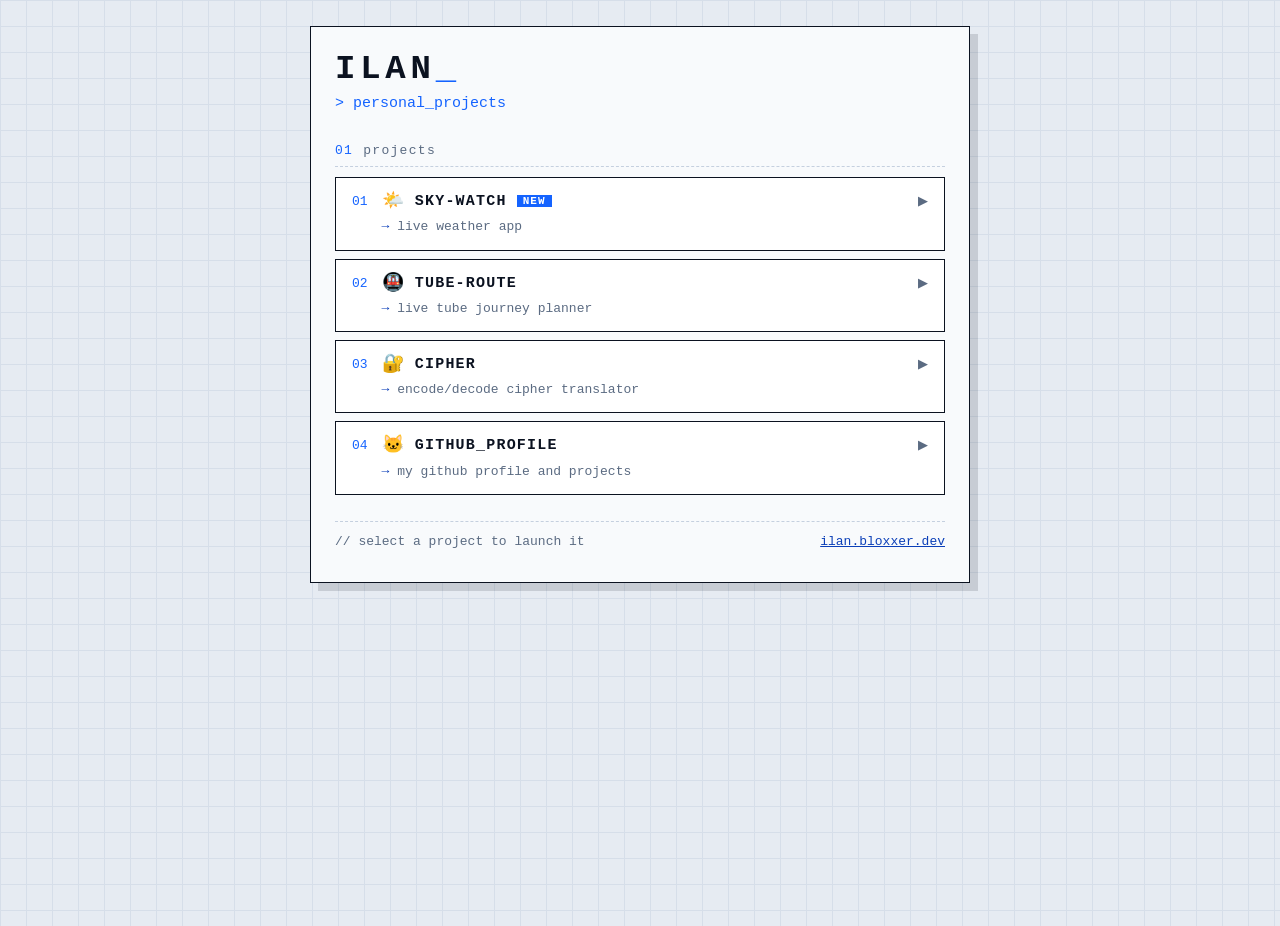
==== index.html @ 72453ea2 "Initial commit" ====
<!DOCTYPE html>
<html lang="en">
<head>
<!-- Google tag (gtag.js) -->
<script async src="https://www.googletagmanager.com/gtag/js?id=G-B11HJYVGYN"></script>
<script src="gtag.js"></script>
<meta charset="UTF-8">
<meta name="viewport" content="width=device-width, initial-scale=1.0">
<meta name="description" content="Ilan.Bloxxer.Dev: Ilan is the best!">
<title>Ilan.Bloxxer.Dev</title>
<link rel="stylesheet" href="styles.css">
</head>
<body>

<main class="window">
  <h1>Ilan<span class="cursor">_</span></h1>
  <p class="tag">&gt; personal_projects</p>

  <h2><i>01</i>projects</h2>
  <nav class="projects">
    <a class="project" href="/sky-watch/index.html" title="Live weather and sky conditions">
      <span class="p-num">01</span>
      <span class="p-name"><span class="p-icon">🌤️</span>sky-watch<span class="badge">NEW</span></span>
      <span class="p-go">▶</span>
      <span class="p-desc">live weather app</span>
    </a>
    <a class="project" href="/tube-route/index.html" title="Plan any London tube journey live">
      <span class="p-num">02</span>
      <span class="p-name"><span class="p-icon">🚇</span>tube-route</span>
      <span class="p-go">▶</span>
      <span class="p-desc">live tube journey planner</span>
    </a>
    <a class="project" href="/cipher/index.html" title="Encode and decode messages with classic ciphers">
      <span class="p-num">03</span>
      <span class="p-name"><span class="p-icon">🔐</span>cipher</span>
      <span class="p-go">▶</span>
      <span class="p-desc">encode/decode cipher translator</span>
    </a>
    <a class="project" href="/github/index.html" title="View my GitHub profile">
      <span class="p-num">04</span>
      <span class="p-name"><span class="p-icon">🐱</span>github_profile</span>
      <span class="p-go">▶</span>
      <span class="p-desc">my github profile and projects</span>
    </a>
  </nav>

  <div class="foot">
    <span>// select a project to launch it</span>
    <a href="https://ilan.bloxxer.dev">ilan.bloxxer.dev</a>
  </div>
</main>

</body>
</html>
---- styles.css ----
/* ilan.bloxxer.dev — cool-blue light terminal style (styles + animation merged) */
:root{
  --ink:#0b1220;--t:#1463ff;--td:#0b3fb8;--dim:#5b6b82;--line:#c5d0df;
  --panel:#f8fafc;--page:#e6ebf2;--grid:#d6dee9;--hover:#e8f0ff;
  --mono:ui-monospace,"JetBrains Mono","Cascadia Code",Consolas,Menlo,monospace;
}
*,*::before,*::after{box-sizing:border-box;margin:0;padding:0;border-radius:0}

body{
  font:15px/1.55 var(--mono);
  color:var(--ink);
  background-color:var(--page);
  background-image:
    linear-gradient(var(--grid) 1px,transparent 1px),
    linear-gradient(90deg,var(--grid) 1px,transparent 1px);
  background-size:26px 26px;
  min-height:100vh;
}

.window{
  max-width:660px;
  margin:26px auto;
  background:var(--panel);
  border:1px solid var(--ink);
  box-shadow:8px 8px 0 rgba(11,18,32,.14);
  padding:22px 24px 30px;
}

h1{font-size:34px;font-weight:700;text-transform:uppercase;letter-spacing:.14em;line-height:1.2;margin:0}
.cursor{color:var(--t);animation:blink 1s steps(1) infinite}
@keyframes blink{50%{opacity:0}}
.tag{color:var(--t);margin:2px 0 8px}

h2{
  font-size:13px;font-weight:400;color:var(--dim);letter-spacing:.1em;
  margin:26px 0 10px;padding-bottom:5px;border-bottom:1px dashed var(--line);
}
h2 i{font-style:normal;color:var(--t);margin-right:10px}

.projects{display:grid;gap:8px}
.project{
  display:grid;grid-template-columns:auto 1fr auto;align-items:baseline;gap:4px 14px;
  background:#fff;border:1px solid var(--ink);color:var(--ink);
  padding:12px 16px;text-decoration:none;
}
.project:hover,.project:focus-visible{border-color:var(--t);background:var(--hover);color:var(--td);outline:none}
.p-num{color:var(--t);font-size:13px}
.p-name{font-weight:700;letter-spacing:.08em;text-transform:uppercase}
.p-icon{margin-right:10px;font-size:18px;line-height:1;vertical-align:-1px}
.p-go{color:var(--dim);font-size:13px}
.project:hover .p-go{color:var(--td)}
.p-desc{grid-column:2/4;font-size:13px;color:var(--dim)}
.p-desc::before{content:'→ ';color:var(--td)}
.badge{
  font-size:11px;letter-spacing:.1em;color:#fff;background:var(--t);
  padding:0 6px;margin-left:10px;vertical-align:1px;
}

.foot{margin-top:26px;padding-top:10px;border-top:1px dashed var(--line);font-size:13px;color:var(--dim);display:flex;justify-content:space-between;gap:10px;flex-wrap:wrap}
.foot a{color:var(--td);text-decoration:underline}

@media(max-width:700px){
  .window{margin:0;box-shadow:none;border-width:0 0 1px;padding:18px 14px 26px}
  h1{font-size:28px}
}
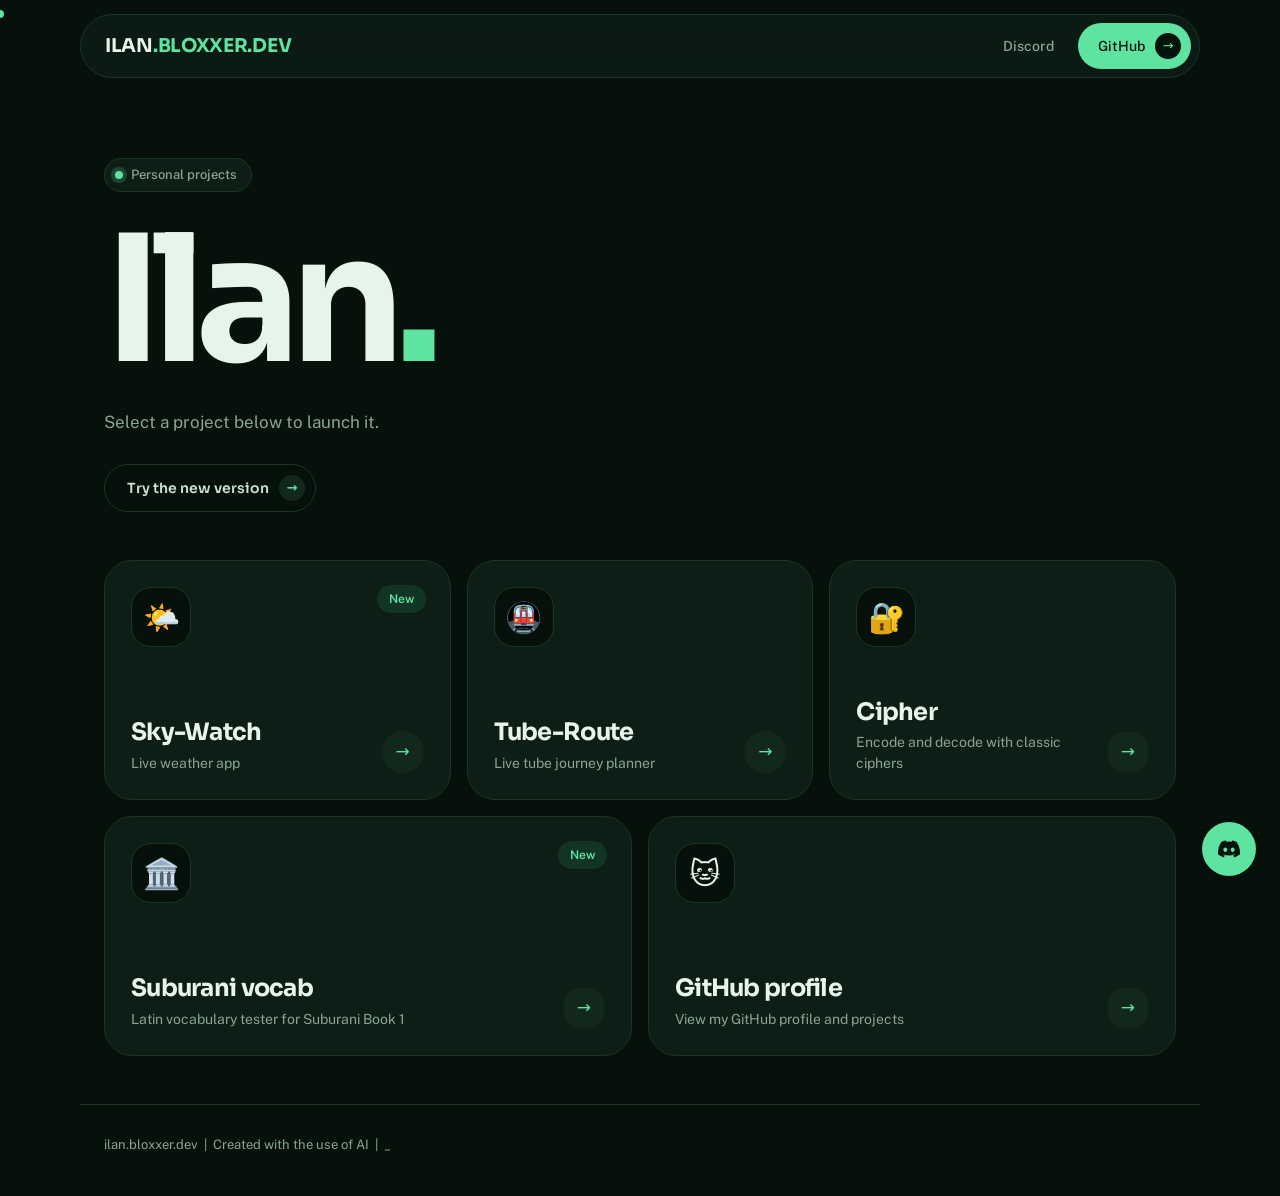
==== commit 918950c4: "add homepage and vocab" ====
--- a/index.html
+++ b/index.html
@@ -1,54 +1,194 @@
 <!DOCTYPE html>
 <html lang="en">
 <head>
-<!-- Google tag (gtag.js) -->
-<script async src="https://www.googletagmanager.com/gtag/js?id=G-B11HJYVGYN"></script>
-<script src="gtag.js"></script>
+  <!-- Google tag (gtag.js) -->
+  <script async src="https://www.googletagmanager.com/gtag/js?id=G-B11HJYVGYN"></script>
+  <script src="gtag.js"></script>
 <meta charset="UTF-8">
 <meta name="viewport" content="width=device-width, initial-scale=1.0">
 <meta name="description" content="Ilan.Bloxxer.Dev: Ilan is the best!">
 <title>Ilan.Bloxxer.Dev</title>
-<link rel="stylesheet" href="styles.css">
+<link rel="stylesheet" href="https://fonts.googleapis.com/css2?family=Sora:wght@400;600;700&family=Public+Sans:wght@400;500;600&display=swap">
+<style>
+*,*::before,*::after{box-sizing:border-box;margin:0;padding:0}
+:root{
+  --bg:#06110c;--card:#0d1e16;--card2:#12281d;--ink:#e7f4ea;--ink2:#c9e3d3;--mut:#8aa596;--line:#1c3528;
+  --blue:#5ee3a1;--blue-soft:#123425;--onacc:#04130b;--accHi:#8ff0c0;
+  --disp:'Sora','Public Sans',system-ui,sans-serif;--body:'Public Sans',system-ui,sans-serif;--r:28px;
+}
+html{background:var(--bg)}
+body{font-family:var(--body);background:var(--bg);color:var(--ink);min-height:100vh;font-size:15px;line-height:1.5;-webkit-font-smoothing:antialiased}
+a{color:inherit;text-decoration:none}
+:focus-visible{outline:2px solid var(--blue);outline-offset:3px}
+@media(hover:hover) and (pointer:fine){*{cursor:none!important}}
+
+/* cursor */
+#cursor-outer{position:fixed;pointer-events:none;z-index:99999;width:8px;height:8px;border-radius:50%;background:var(--blue);transform:translate(-50%,-50%);transition:width .2s,height .2s,background .15s}
+body.cg #cursor-outer{background:var(--onacc)}
+body.cd #cursor-outer{width:5px;height:5px}
+.ripple{position:fixed;pointer-events:none;z-index:99998;width:14px;height:14px;border:1.5px solid var(--blue);border-radius:50%;margin:-7px 0 0 -7px;animation:rip .75s ease-out forwards}
+@keyframes rip{from{transform:scale(1);opacity:.9}to{transform:scale(6);opacity:0}}
+@media(hover:none){#cursor-outer{display:none}}
+
+/* nav */
+nav{position:sticky;top:14px;z-index:100;max-width:1120px;margin:14px auto 0;padding:8px 8px 8px 24px;display:flex;align-items:center;justify-content:space-between;background:rgba(13,30,22,.82);backdrop-filter:blur(14px);border:1px solid var(--line);border-radius:999px;width:calc(100% - 32px)}
+.logo{font-family:var(--disp);font-weight:700;font-size:19px;letter-spacing:-.3px}
+.logo span{color:var(--blue)}
+.nav-right{display:flex;align-items:center;gap:6px}
+.nav-right a{font-size:14px;font-weight:500;color:var(--mut);padding:10px 18px;border-radius:999px;transition:transform .3s cubic-bezier(.2,.8,.2,1),box-shadow .3s,background .2s,color .2s}
+.nav-right a:hover{color:var(--ink);background:var(--card2);transform:translateY(-2px)}
+.nav-right a.cta{background:var(--blue);color:var(--onacc);display:flex;align-items:center;gap:10px;padding:10px 10px 10px 20px}
+.nav-right a.cta:hover{background:var(--accHi);color:var(--onacc);transform:translateY(-4px);box-shadow:0 12px 30px rgba(94,227,161,.4)}
+.nav-right a.cta:active{transform:translateY(0) scale(.97);box-shadow:none}
+.arr{width:26px;height:26px;border-radius:50%;background:var(--onacc);color:var(--blue);display:grid;place-items:center;font-size:13px;flex-shrink:0;transition:transform .35s cubic-bezier(.2,.8,.2,1)}
+.nav-right a.cta:hover .arr{transform:translateX(5px) rotate(-45deg) scale(1.12)}
+
+/* hero */
+.hero{max-width:1120px;margin:0 auto;padding:80px 24px 48px}
+.badge{display:inline-flex;align-items:center;gap:8px;background:var(--card);border:1px solid var(--line);border-radius:999px;padding:6px 14px 6px 10px;font-size:13px;font-weight:500;color:var(--mut);margin-bottom:26px}
+.badge::before{content:'';width:8px;height:8px;border-radius:50%;background:var(--blue);box-shadow:0 0 0 4px rgba(94,227,161,.2)}
+.hero h1{font-family:var(--disp);font-weight:700;font-size:clamp(72px,16vw,176px);line-height:.95;letter-spacing:-.06em}
+.hero h1 .l{display:inline-block;animation:letterIn .7s cubic-bezier(.2,.8,.2,1) both;animation-delay:calc(var(--i)*90ms)}
+.hero h1 .dot{color:var(--blue);display:inline-block;animation:letterIn .7s cubic-bezier(.2,.8,.2,1) 360ms both,blink 1.2s 1.2s infinite}
+.hero p{margin-top:24px;max-width:50ch;color:var(--mut);font-size:17px;line-height:1.6}
+.beta-btn{display:inline-flex;align-items:center;gap:10px;margin-top:28px;padding:10px 10px 10px 22px;border:1px solid var(--line);border-radius:999px;font:600 14px var(--disp);color:var(--ink2);transition:transform .3s cubic-bezier(.2,.8,.2,1),box-shadow .3s,border-color .2s,color .2s}
+.beta-btn .arr{background:var(--card2);color:var(--blue)}
+.beta-btn:hover{border-color:var(--blue);color:var(--blue);transform:translateY(-3px);box-shadow:0 10px 24px rgba(94,227,161,.2)}
+.beta-btn:hover .arr{transform:translateX(5px) rotate(-45deg) scale(1.12)}
+
+/* projects */
+.projects{max-width:1120px;margin:0 auto;padding:0 24px 24px;display:grid;grid-template-columns:repeat(6,1fr);gap:16px}
+.project{grid-column:span 2;position:relative;min-height:240px;padding:26px;background:var(--card);border:1px solid var(--line);border-radius:var(--r);display:flex;flex-direction:column;justify-content:space-between;overflow:hidden;animation:projectIn .7s cubic-bezier(.2,.8,.2,1) both;animation-delay:calc(var(--i)*110ms + 300ms);transition:transform .35s cubic-bezier(.2,.8,.2,1),border-color .25s,background .25s,box-shadow .35s}
+.project:nth-child(n+4){grid-column:span 3}
+.project::before{content:'';position:absolute;width:300px;height:300px;right:-120px;top:-160px;border-radius:50%;background:radial-gradient(circle,rgba(94,227,161,.22),transparent 65%);opacity:0;transition:opacity .35s;pointer-events:none}
+.project:hover{transform:translateY(-6px);border-color:var(--blue);background:var(--card2);box-shadow:0 18px 40px rgba(94,227,161,.12)}
+.project:hover::before{opacity:1}
+.project-icon{width:60px;height:60px;border-radius:20px;background:var(--bg);border:1px solid var(--line);display:grid;place-items:center;font-size:30px;line-height:1;position:relative}
+.project-badge{position:absolute;top:24px;right:24px;font-size:12px;font-weight:600;padding:5px 12px;border-radius:999px;color:var(--blue);background:var(--blue-soft)}
+.project-foot{display:flex;align-items:flex-end;justify-content:space-between;gap:16px;position:relative}
+.project-name{font-family:var(--disp);font-size:24px;font-weight:700;letter-spacing:-.03em;line-height:1.15}
+.project-desc{margin-top:6px;font-size:14px;color:var(--mut);line-height:1.45}
+.project .arr{width:42px;height:42px;font-size:17px;background:var(--card2);color:var(--blue);transition:transform .35s cubic-bezier(.2,.8,.2,1),background .2s,color .2s}
+.project:hover .arr{background:var(--blue);color:var(--onacc);transform:translateX(4px) rotate(-45deg) scale(1.12)}
+.project:active{transform:translateY(-2px) scale(.99)}
+
+footer{max-width:1120px;margin:24px auto 0;padding:28px 24px 40px;border-top:1px solid var(--line);font-size:13px;color:var(--mut);line-height:1.8}
+.blink{animation:blink 1.2s infinite;display:inline-block}
+@keyframes blink{0%,100%{opacity:1}50%{opacity:.2}}
+@keyframes letterIn{from{opacity:0;transform:translateY(.4em) scale(.8)}to{opacity:1;transform:none}}
+@keyframes projectIn{from{opacity:0;transform:translateY(40px)}to{opacity:1;transform:none}}
+
+/* discord */
+.discord-fab{position:fixed;bottom:24px;right:24px;width:54px;height:54px;display:grid;place-items:center;background:var(--blue);color:var(--onacc);border-radius:50%;z-index:500;transition:transform .3s cubic-bezier(.2,.8,.2,1),box-shadow .3s,background .2s}
+.discord-fab:hover{background:var(--accHi);transform:translateY(-6px) scale(1.12) rotate(-8deg);box-shadow:0 14px 30px rgba(94,227,161,.45)}
+.discord-fab:active{transform:scale(.95)}
+
+@media(max-width:900px){.project,.project:nth-child(n+4){grid-column:span 3}.project:nth-child(5){grid-column:1/-1}}
+@media(max-width:620px){
+  .hero{padding-top:56px}
+  .nav-right a:not(.cta){display:none}
+  .projects{grid-template-columns:1fr}
+  .project,.project:nth-child(n+4),.project:nth-child(5){grid-column:auto;min-height:200px}
+}
+@media(prefers-reduced-motion:reduce){*,*::before,*::after{animation:none!important;transition:none!important}}
+</style>
 </head>
 <body>
 
-<main class="window">
-  <h1>Ilan<span class="cursor">_</span></h1>
-  <p class="tag">&gt; personal_projects</p>
+<div id="cursor-outer"></div>
 
-  <h2><i>01</i>projects</h2>
-  <nav class="projects">
-    <a class="project" href="/sky-watch/index.html" title="Live weather and sky conditions">
-      <span class="p-num">01</span>
-      <span class="p-name"><span class="p-icon">🌤️</span>sky-watch<span class="badge">NEW</span></span>
-      <span class="p-go">▶</span>
-      <span class="p-desc">live weather app</span>
+<nav>
+  <a class="logo" href="https://ilan.bloxxer.dev">ILAN<span>.BLOXXER.DEV</span></a>
+  <div class="nav-right">
+    <a href="https://discord.gg/vfW7kdccHK" target="_blank" rel="noopener">Discord</a>
+    <a class="cta" href="/github/index.html">GitHub <span class="arr">&rarr;</span></a>
+  </div>
+</nav>
+
+<main>
+  <header class="hero">
+    <div class="badge">Personal projects</div>
+    <h1><span class="l" style="--i:0">I</span><span class="l" style="--i:1">l</span><span class="l" style="--i:2">a</span><span class="l" style="--i:3">n</span><span class="dot">.</span></h1>
+    <p>Select a project below to launch it.</p>
+    <a class="beta-btn" href="https://beta-ilan.bloxxer.dev">Try the new version <span class="arr">&rarr;</span></a>
+  </header>
+
+  <section class="projects" aria-label="Projects">
+    <a class="project" style="--i:0" href="/sky-watch/index.html" title="Live weather and sky conditions">
+      <span class="project-badge">New</span>
+      <div class="project-icon">🌤️</div>
+      <div class="project-foot">
+        <div><div class="project-name">Sky-Watch</div><div class="project-desc">Live weather app</div></div>
+        <span class="arr">&rarr;</span>
+      </div>
     </a>
-    <a class="project" href="/tube-route/index.html" title="Plan any London tube journey live">
-      <span class="p-num">02</span>
-      <span class="p-name"><span class="p-icon">🚇</span>tube-route</span>
-      <span class="p-go">▶</span>
-      <span class="p-desc">live tube journey planner</span>
+
+    <a class="project" style="--i:1" href="/tube-route/index.html" title="Plan any London tube journey live">
+      <div class="project-icon">🚇</div>
+      <div class="project-foot">
+        <div><div class="project-name">Tube-Route</div><div class="project-desc">Live tube journey planner</div></div>
+        <span class="arr">&rarr;</span>
+      </div>
     </a>
-    <a class="project" href="/cipher/index.html" title="Encode and decode messages with classic ciphers">
-      <span class="p-num">03</span>
-      <span class="p-name"><span class="p-icon">🔐</span>cipher</span>
-      <span class="p-go">▶</span>
-      <span class="p-desc">encode/decode cipher translator</span>
+
+    <a class="project" style="--i:2" href="/cipher/index.html" title="Encode and decode messages with classic ciphers">
+      <div class="project-icon">🔐</div>
+      <div class="project-foot">
+        <div><div class="project-name">Cipher</div><div class="project-desc">Encode and decode with classic ciphers</div></div>
+        <span class="arr">&rarr;</span>
+      </div>
     </a>
-    <a class="project" href="/github/index.html" title="View my GitHub profile">
-      <span class="p-num">04</span>
-      <span class="p-name"><span class="p-icon">🐱</span>github_profile</span>
-      <span class="p-go">▶</span>
-      <span class="p-desc">my github profile and projects</span>
+
+    <a class="project" style="--i:3" href="/suburani/index.html" title="Latin vocabulary quizzes for Suburani Book 1">
+      <span class="project-badge">New</span>
+      <div class="project-icon">🏛️</div>
+      <div class="project-foot">
+        <div><div class="project-name">Suburani vocab</div><div class="project-desc">Latin vocabulary tester for Suburani Book 1</div></div>
+        <span class="arr">&rarr;</span>
+      </div>
     </a>
-  </nav>
 
-  <div class="foot">
-    <span>// select a project to launch it</span>
-    <a href="https://ilan.bloxxer.dev">ilan.bloxxer.dev</a>
-  </div>
+    <a class="project" style="--i:4" href="/github/index.html" title="View my GitHub profile">
+      <div class="project-icon">🐱</div>
+      <div class="project-foot">
+        <div><div class="project-name">GitHub profile</div><div class="project-desc">View my GitHub profile and projects</div></div>
+        <span class="arr">&rarr;</span>
+      </div>
+    </a>
+  </section>
 </main>
+
+<footer>
+  ilan.bloxxer.dev &nbsp;|&nbsp; Created with the use of AI &nbsp;|&nbsp; <span class="blink">_</span>
+</footer>
+
+<a href="https://discord.gg/vfW7kdccHK" target="_blank" rel="noopener" class="discord-fab" title="Join the Discord" aria-label="Join the Discord">
+  <svg viewBox="0 0 24 24" width="22" height="22" fill="currentColor">
+    <path d="M20.317 4.37a19.79 19.79 0 0 0-4.885-1.515.07.07 0 0 0-.073.035c-.211.375-.444.864-.608 1.25a18.27 18.27 0 0 0-5.487 0 12.64 12.64 0 0 0-.617-1.25.07.07 0 0 0-.073-.035A19.74 19.74 0 0 0 3.68 4.37a.064.064 0 0 0-.03.027C.533 9.046-.32 13.58.099 18.057a.08.08 0 0 0 .031.055 19.9 19.9 0 0 0 5.993 3.03.078.078 0 0 0 .084-.028 14.09 14.09 0 0 0 1.226-1.994.076.076 0 0 0-.041-.106 13.1 13.1 0 0 1-1.872-.892.077.077 0 0 1-.008-.128c.126-.094.252-.192.372-.291a.074.074 0 0 1 .077-.01c3.927 1.793 8.18 1.793 12.061 0a.073.073 0 0 1 .078.01c.12.099.246.197.373.291a.077.077 0 0 1-.006.128 12.3 12.3 0 0 1-1.873.892.076.076 0 0 0-.04.106c.36.698.772 1.364 1.225 1.994a.076.076 0 0 0 .084.028 19.84 19.84 0 0 0 6.002-3.03.077.077 0 0 0 .032-.055c.5-5.177-.838-9.673-3.549-13.66a.061.061 0 0 0-.03-.028ZM8.02 15.33c-1.183 0-2.157-1.085-2.157-2.419 0-1.333.955-2.418 2.157-2.418 1.21 0 2.176 1.094 2.157 2.418 0 1.334-.955 2.419-2.157 2.419Zm7.974 0c-1.183 0-2.157-1.085-2.157-2.419 0-1.333.955-2.418 2.157-2.418 1.21 0 2.176 1.094 2.157 2.418 0 1.334-.946 2.419-2.157 2.419Z"/>
+  </svg>
+</a>
+
+<script>
+(function(){
+  var o=document.getElementById('cursor-outer');
+  if(!o)return;
+  var GREEN='.nav-right a.cta,.discord-fab';
+  document.addEventListener('mousemove',function(e){
+    o.style.left=e.clientX+'px';o.style.top=e.clientY+'px';
+    document.body.classList.toggle('cg',!!(e.target.closest&&e.target.closest(GREEN)));
+  });
+  document.addEventListener('mouseleave',function(){document.body.classList.remove('cg');});
+  document.addEventListener('mouseup',function(){document.body.classList.remove('cd');});
+  document.addEventListener('mousedown',function(e){
+    document.body.classList.add('cd');
+    if(matchMedia('(prefers-reduced-motion:reduce)').matches)return;
+    var r=document.createElement('span');r.className='ripple';
+    r.style.left=e.clientX+'px';r.style.top=e.clientY+'px';
+    if(e.target.closest&&e.target.closest(GREEN))r.style.borderColor='#04130b';
+    document.body.appendChild(r);setTimeout(function(){r.remove();},800);
+  });
+})();
+</script>
 
 </body>
 </html>
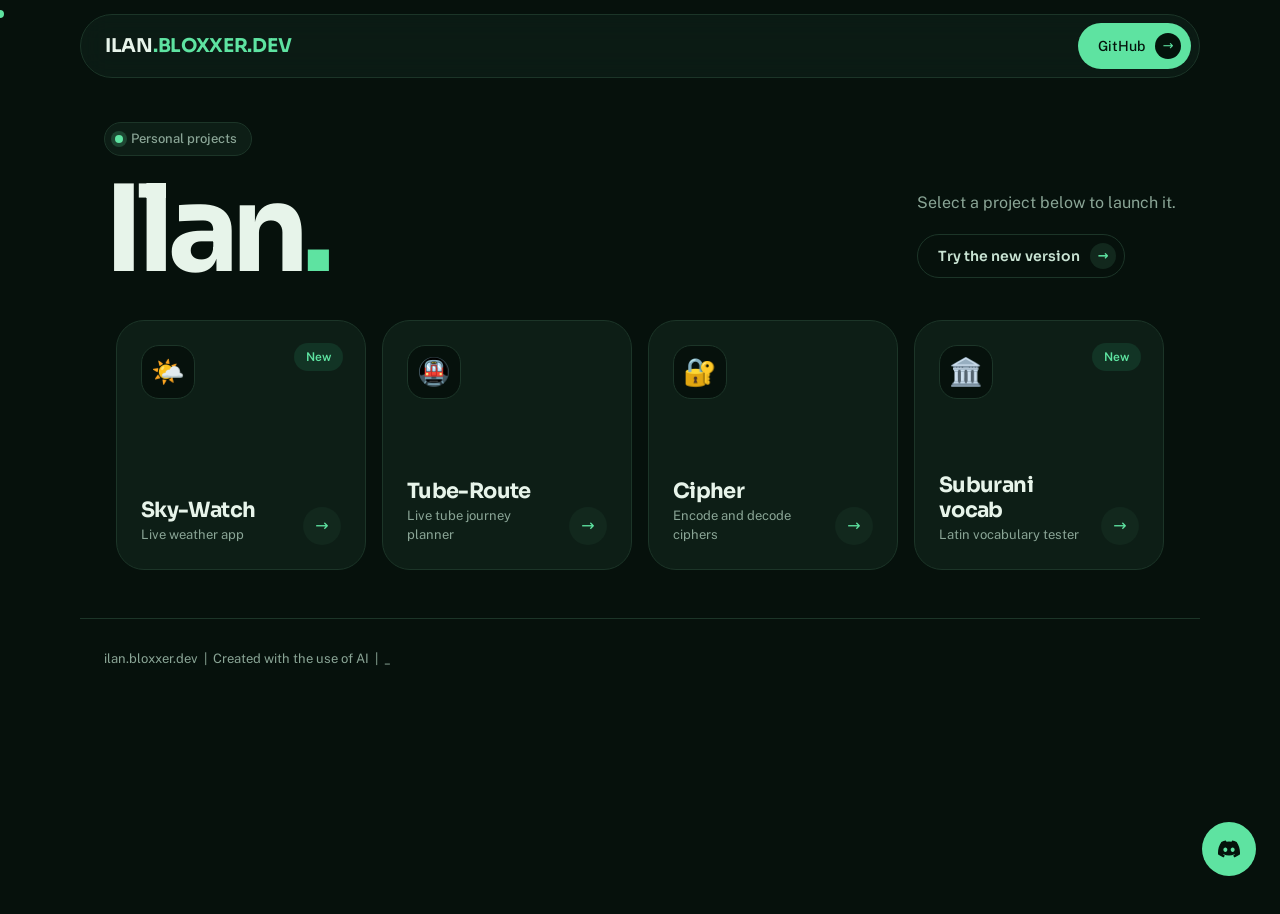
==== commit 25a02056: "fix hp" ====
--- a/index.html
+++ b/index.html
@@ -44,31 +44,32 @@
 .nav-right a.cta:hover .arr{transform:translateX(5px) rotate(-45deg) scale(1.12)}
 
 /* hero */
-.hero{max-width:1120px;margin:0 auto;padding:80px 24px 48px}
-.badge{display:inline-flex;align-items:center;gap:8px;background:var(--card);border:1px solid var(--line);border-radius:999px;padding:6px 14px 6px 10px;font-size:13px;font-weight:500;color:var(--mut);margin-bottom:26px}
+.hero{max-width:1120px;margin:0 auto;padding:44px 24px 32px}
+.hero-row{display:flex;align-items:flex-end;justify-content:space-between;gap:24px 48px;flex-wrap:wrap}
+.hero-side{max-width:340px;padding-bottom:10px}
+.badge{display:inline-flex;align-items:center;gap:8px;background:var(--card);border:1px solid var(--line);border-radius:999px;padding:6px 14px 6px 10px;font-size:13px;font-weight:500;color:var(--mut);margin-bottom:18px}
 .badge::before{content:'';width:8px;height:8px;border-radius:50%;background:var(--blue);box-shadow:0 0 0 4px rgba(94,227,161,.2)}
-.hero h1{font-family:var(--disp);font-weight:700;font-size:clamp(72px,16vw,176px);line-height:.95;letter-spacing:-.06em}
+.hero h1{font-family:var(--disp);font-weight:700;font-size:clamp(64px,11vw,120px);line-height:.95;letter-spacing:-.06em}
 .hero h1 .l{display:inline-block;animation:letterIn .7s cubic-bezier(.2,.8,.2,1) both;animation-delay:calc(var(--i)*90ms)}
 .hero h1 .dot{color:var(--blue);display:inline-block;animation:letterIn .7s cubic-bezier(.2,.8,.2,1) 360ms both,blink 1.2s 1.2s infinite}
-.hero p{margin-top:24px;max-width:50ch;color:var(--mut);font-size:17px;line-height:1.6}
-.beta-btn{display:inline-flex;align-items:center;gap:10px;margin-top:28px;padding:10px 10px 10px 22px;border:1px solid var(--line);border-radius:999px;font:600 14px var(--disp);color:var(--ink2);transition:transform .3s cubic-bezier(.2,.8,.2,1),box-shadow .3s,border-color .2s,color .2s}
+.hero p{color:var(--mut);font-size:16px;line-height:1.55}
+.beta-btn{display:inline-flex;align-items:center;gap:10px;margin-top:18px;padding:8px 8px 8px 20px;border:1px solid var(--line);border-radius:999px;font:600 14px var(--disp);color:var(--ink2);transition:transform .3s cubic-bezier(.2,.8,.2,1),box-shadow .3s,border-color .2s,color .2s}
 .beta-btn .arr{background:var(--card2);color:var(--blue)}
 .beta-btn:hover{border-color:var(--blue);color:var(--blue);transform:translateY(-3px);box-shadow:0 10px 24px rgba(94,227,161,.2)}
 .beta-btn:hover .arr{transform:translateX(5px) rotate(-45deg) scale(1.12)}
 
-/* projects */
-.projects{max-width:1120px;margin:0 auto;padding:0 24px 24px;display:grid;grid-template-columns:repeat(6,1fr);gap:16px}
-.project{grid-column:span 2;position:relative;min-height:240px;padding:26px;background:var(--card);border:1px solid var(--line);border-radius:var(--r);display:flex;flex-direction:column;justify-content:space-between;overflow:hidden;animation:projectIn .7s cubic-bezier(.2,.8,.2,1) both;animation-delay:calc(var(--i)*110ms + 300ms);transition:transform .35s cubic-bezier(.2,.8,.2,1),border-color .25s,background .25s,box-shadow .35s}
-.project:nth-child(n+4){grid-column:span 3}
+/* projects: every card is the same square; rows wrap and centre however many there are */
+.projects{max-width:1120px;margin:0 auto;padding:0 24px 24px;display:flex;flex-wrap:wrap;justify-content:center;gap:16px}
+.project{flex:0 0 250px;width:250px;aspect-ratio:1/1;position:relative;padding:24px;background:var(--card);border:1px solid var(--line);border-radius:var(--r);display:flex;flex-direction:column;justify-content:space-between;overflow:hidden;animation:projectIn .7s cubic-bezier(.2,.8,.2,1) both;animation-delay:calc(var(--i,0)*110ms + 300ms);transition:transform .35s cubic-bezier(.2,.8,.2,1),border-color .25s,background .25s,box-shadow .35s}
 .project::before{content:'';position:absolute;width:300px;height:300px;right:-120px;top:-160px;border-radius:50%;background:radial-gradient(circle,rgba(94,227,161,.22),transparent 65%);opacity:0;transition:opacity .35s;pointer-events:none}
 .project:hover{transform:translateY(-6px);border-color:var(--blue);background:var(--card2);box-shadow:0 18px 40px rgba(94,227,161,.12)}
 .project:hover::before{opacity:1}
-.project-icon{width:60px;height:60px;border-radius:20px;background:var(--bg);border:1px solid var(--line);display:grid;place-items:center;font-size:30px;line-height:1;position:relative}
-.project-badge{position:absolute;top:24px;right:24px;font-size:12px;font-weight:600;padding:5px 12px;border-radius:999px;color:var(--blue);background:var(--blue-soft)}
+.project-icon{width:54px;height:54px;border-radius:18px;background:var(--bg);border:1px solid var(--line);display:grid;place-items:center;font-size:27px;line-height:1;position:relative}
+.project-badge{position:absolute;top:22px;right:22px;font-size:12px;font-weight:600;padding:5px 12px;border-radius:999px;color:var(--blue);background:var(--blue-soft)}
 .project-foot{display:flex;align-items:flex-end;justify-content:space-between;gap:16px;position:relative}
-.project-name{font-family:var(--disp);font-size:24px;font-weight:700;letter-spacing:-.03em;line-height:1.15}
-.project-desc{margin-top:6px;font-size:14px;color:var(--mut);line-height:1.45}
-.project .arr{width:42px;height:42px;font-size:17px;background:var(--card2);color:var(--blue);transition:transform .35s cubic-bezier(.2,.8,.2,1),background .2s,color .2s}
+.project-name{font-family:var(--disp);font-size:21px;font-weight:700;letter-spacing:-.03em;line-height:1.15}
+.project-desc{margin-top:4px;font-size:13px;color:var(--mut);line-height:1.45}
+.project .arr{width:38px;height:38px;font-size:16px;background:var(--card2);color:var(--blue);transition:transform .35s cubic-bezier(.2,.8,.2,1),background .2s,color .2s}
 .project:hover .arr{background:var(--blue);color:var(--onacc);transform:translateX(4px) rotate(-45deg) scale(1.12)}
 .project:active{transform:translateY(-2px) scale(.99)}
 
@@ -83,12 +84,10 @@
 .discord-fab:hover{background:var(--accHi);transform:translateY(-6px) scale(1.12) rotate(-8deg);box-shadow:0 14px 30px rgba(94,227,161,.45)}
 .discord-fab:active{transform:scale(.95)}
 
-@media(max-width:900px){.project,.project:nth-child(n+4){grid-column:span 3}.project:nth-child(5){grid-column:1/-1}}
 @media(max-width:620px){
-  .hero{padding-top:56px}
+  .hero{padding-top:32px}
   .nav-right a:not(.cta){display:none}
-  .projects{grid-template-columns:1fr}
-  .project,.project:nth-child(n+4),.project:nth-child(5){grid-column:auto;min-height:200px}
+  .project{flex-basis:min(100%,320px);width:min(100%,320px)}
 }
 @media(prefers-reduced-motion:reduce){*,*::before,*::after{animation:none!important;transition:none!important}}
 </style>
@@ -100,21 +99,24 @@
 <nav>
   <a class="logo" href="https://ilan.bloxxer.dev">ILAN<span>.BLOXXER.DEV</span></a>
   <div class="nav-right">
-    <a href="https://discord.gg/vfW7kdccHK" target="_blank" rel="noopener">Discord</a>
-    <a class="cta" href="/github/index.html">GitHub <span class="arr">&rarr;</span></a>
+    <a class="cta" href="https://github.com/II-Dragon14" target="_blank" rel="noopener">GitHub <span class="arr">&rarr;</span></a>
   </div>
 </nav>
 
 <main>
   <header class="hero">
     <div class="badge">Personal projects</div>
-    <h1><span class="l" style="--i:0">I</span><span class="l" style="--i:1">l</span><span class="l" style="--i:2">a</span><span class="l" style="--i:3">n</span><span class="dot">.</span></h1>
-    <p>Select a project below to launch it.</p>
-    <a class="beta-btn" href="https://beta-ilan.bloxxer.dev">Try the new version <span class="arr">&rarr;</span></a>
+    <div class="hero-row">
+      <h1><span class="l" style="--i:0">I</span><span class="l" style="--i:1">l</span><span class="l" style="--i:2">a</span><span class="l" style="--i:3">n</span><span class="dot">.</span></h1>
+      <div class="hero-side">
+        <p>Select a project below to launch it.</p>
+        <a class="beta-btn" href="https://beta-ilan.bloxxer.dev">Try the new version <span class="arr">&rarr;</span></a>
+      </div>
+    </div>
   </header>
 
   <section class="projects" aria-label="Projects">
-    <a class="project" style="--i:0" href="/sky-watch/index.html" title="Live weather and sky conditions">
+    <a class="project" href="/sky-watch/index.html" title="Live weather and sky conditions">
       <span class="project-badge">New</span>
       <div class="project-icon">🌤️</div>
       <div class="project-foot">
@@ -123,7 +125,7 @@
       </div>
     </a>
 
-    <a class="project" style="--i:1" href="/tube-route/index.html" title="Plan any London tube journey live">
+    <a class="project" href="/tube-route/index.html" title="Plan any London tube journey live">
       <div class="project-icon">🚇</div>
       <div class="project-foot">
         <div><div class="project-name">Tube-Route</div><div class="project-desc">Live tube journey planner</div></div>
@@ -131,27 +133,19 @@
       </div>
     </a>
 
-    <a class="project" style="--i:2" href="/cipher/index.html" title="Encode and decode messages with classic ciphers">
+    <a class="project" href="/cipher/index.html" title="Encode and decode messages with classic ciphers">
       <div class="project-icon">🔐</div>
       <div class="project-foot">
-        <div><div class="project-name">Cipher</div><div class="project-desc">Encode and decode with classic ciphers</div></div>
+        <div><div class="project-name">Cipher</div><div class="project-desc">Encode and decode ciphers</div></div>
         <span class="arr">&rarr;</span>
       </div>
     </a>
 
-    <a class="project" style="--i:3" href="/suburani/index.html" title="Latin vocabulary quizzes for Suburani Book 1">
+    <a class="project" href="/vocab" title="Latin vocabulary quizzes for Suburani Book 1">
       <span class="project-badge">New</span>
       <div class="project-icon">🏛️</div>
       <div class="project-foot">
-        <div><div class="project-name">Suburani vocab</div><div class="project-desc">Latin vocabulary tester for Suburani Book 1</div></div>
-        <span class="arr">&rarr;</span>
-      </div>
-    </a>
-
-    <a class="project" style="--i:4" href="/github/index.html" title="View my GitHub profile">
-      <div class="project-icon">🐱</div>
-      <div class="project-foot">
-        <div><div class="project-name">GitHub profile</div><div class="project-desc">View my GitHub profile and projects</div></div>
+        <div><div class="project-name">Suburani vocab</div><div class="project-desc">Latin vocabulary tester</div></div>
         <span class="arr">&rarr;</span>
       </div>
     </a>
@@ -169,6 +163,8 @@
 </a>
 
 <script>
+// number the cards so new ones animate in order without editing anything
+document.querySelectorAll('.project').forEach(function(c,i){c.style.setProperty('--i',i);});
 (function(){
   var o=document.getElementById('cursor-outer');
   if(!o)return;
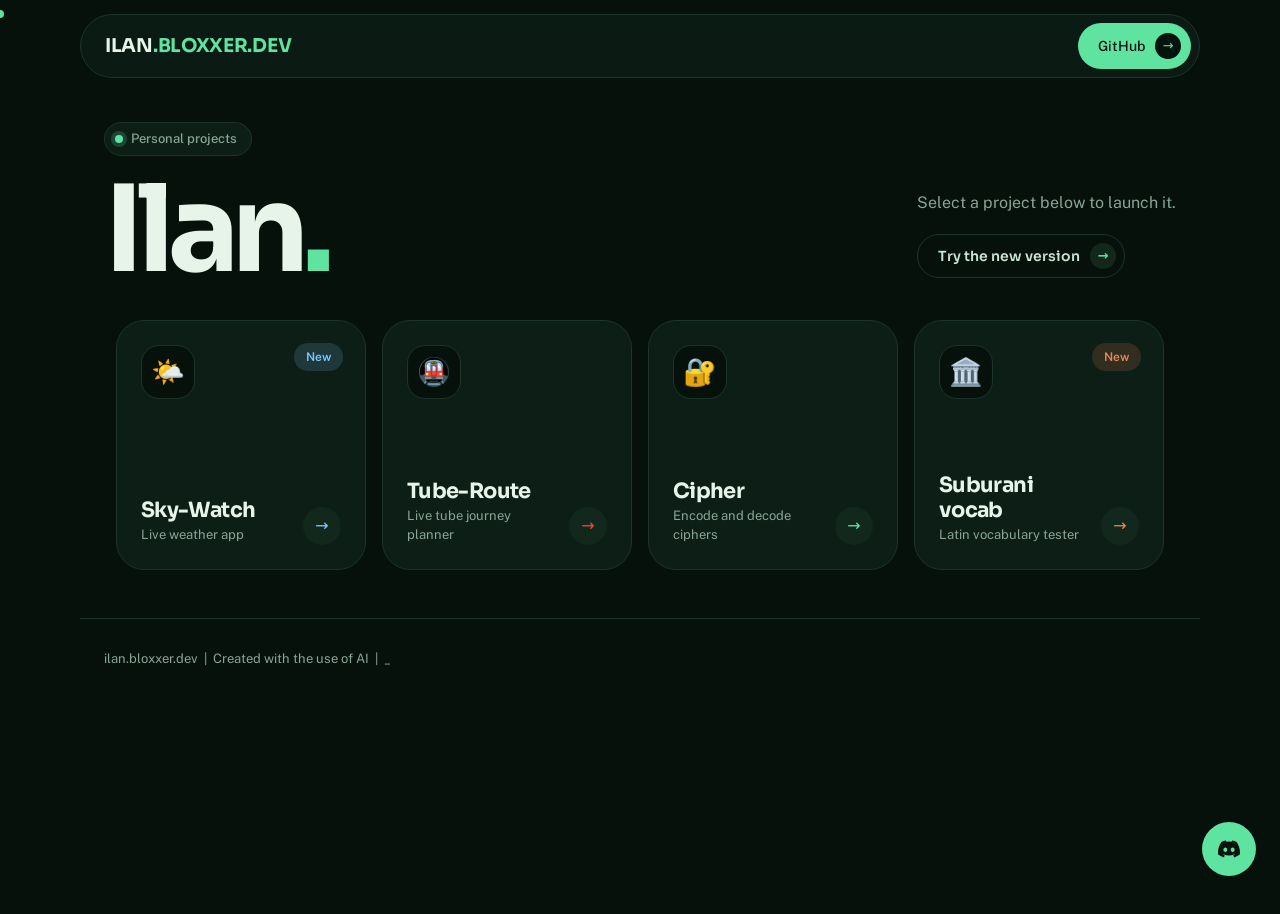
==== commit cb80e10a: "add custom colours to hp" ====
--- a/index.html
+++ b/index.html
@@ -61,16 +61,17 @@
 /* projects: every card is the same square; rows wrap and centre however many there are */
 .projects{max-width:1120px;margin:0 auto;padding:0 24px 24px;display:flex;flex-wrap:wrap;justify-content:center;gap:16px}
 .project{flex:0 0 250px;width:250px;aspect-ratio:1/1;position:relative;padding:24px;background:var(--card);border:1px solid var(--line);border-radius:var(--r);display:flex;flex-direction:column;justify-content:space-between;overflow:hidden;animation:projectIn .7s cubic-bezier(.2,.8,.2,1) both;animation-delay:calc(var(--i,0)*110ms + 300ms);transition:transform .35s cubic-bezier(.2,.8,.2,1),border-color .25s,background .25s,box-shadow .35s}
-.project::before{content:'';position:absolute;width:300px;height:300px;right:-120px;top:-160px;border-radius:50%;background:radial-gradient(circle,rgba(94,227,161,.22),transparent 65%);opacity:0;transition:opacity .35s;pointer-events:none}
-.project:hover{transform:translateY(-6px);border-color:var(--blue);background:var(--card2);box-shadow:0 18px 40px rgba(94,227,161,.12)}
+.project::before{content:'';position:absolute;width:300px;height:300px;right:-120px;top:-160px;border-radius:50%;background:radial-gradient(circle,rgba(var(--c-rgb,94,227,161),.34),transparent 65%);opacity:0;transition:opacity .35s;pointer-events:none}
+.project:hover{transform:translateY(-6px);border-color:var(--c,var(--blue));background:var(--card2);box-shadow:0 22px 54px rgba(var(--c-rgb,94,227,161),.3),0 0 0 1px rgba(var(--c-rgb,94,227,161),.55)}
 .project:hover::before{opacity:1}
-.project-icon{width:54px;height:54px;border-radius:18px;background:var(--bg);border:1px solid var(--line);display:grid;place-items:center;font-size:27px;line-height:1;position:relative}
-.project-badge{position:absolute;top:22px;right:22px;font-size:12px;font-weight:600;padding:5px 12px;border-radius:999px;color:var(--blue);background:var(--blue-soft)}
+.project-icon{width:54px;height:54px;border-radius:18px;background:var(--bg);border:1px solid var(--line);display:grid;place-items:center;font-size:27px;line-height:1;position:relative;transition:border-color .3s,background .3s,box-shadow .3s}
+.project:hover .project-icon{border-color:var(--c,var(--blue));background:rgba(var(--c-rgb,94,227,161),.16);box-shadow:0 0 26px rgba(var(--c-rgb,94,227,161),.4)}
+.project-badge{position:absolute;top:22px;right:22px;font-size:12px;font-weight:600;padding:5px 12px;border-radius:999px;color:var(--c,var(--blue));background:rgba(var(--c-rgb,94,227,161),.16)}
 .project-foot{display:flex;align-items:flex-end;justify-content:space-between;gap:16px;position:relative}
 .project-name{font-family:var(--disp);font-size:21px;font-weight:700;letter-spacing:-.03em;line-height:1.15}
 .project-desc{margin-top:4px;font-size:13px;color:var(--mut);line-height:1.45}
-.project .arr{width:38px;height:38px;font-size:16px;background:var(--card2);color:var(--blue);transition:transform .35s cubic-bezier(.2,.8,.2,1),background .2s,color .2s}
-.project:hover .arr{background:var(--blue);color:var(--onacc);transform:translateX(4px) rotate(-45deg) scale(1.12)}
+.project .arr{width:38px;height:38px;font-size:16px;background:var(--card2);color:var(--c,var(--blue));transition:transform .35s cubic-bezier(.2,.8,.2,1),background .2s,color .2s}
+.project:hover .arr{background:var(--c,var(--blue));color:var(--c-on,var(--onacc));transform:translateX(4px) rotate(-45deg) scale(1.12)}
 .project:active{transform:translateY(-2px) scale(.99)}
 
 footer{max-width:1120px;margin:24px auto 0;padding:28px 24px 40px;border-top:1px solid var(--line);font-size:13px;color:var(--mut);line-height:1.8}
@@ -116,7 +117,7 @@
   </header>
 
   <section class="projects" aria-label="Projects">
-    <a class="project" href="/sky-watch/index.html" title="Live weather and sky conditions">
+    <a class="project" style="--c:#7cc8ff;--c-rgb:124,200,255;--c-on:#04121c" href="/sky-watch/index.html" title="Live weather and sky conditions">
       <span class="project-badge">New</span>
       <div class="project-icon">🌤️</div>
       <div class="project-foot">
@@ -125,7 +126,7 @@
       </div>
     </a>
 
-    <a class="project" href="/tube-route/index.html" title="Plan any London tube journey live">
+    <a class="project" style="--c:#f0443f;--c-rgb:240,68,63;--c-on:#ffffff" href="/tube-route/index.html" title="Plan any London tube journey live">
       <div class="project-icon">🚇</div>
       <div class="project-foot">
         <div><div class="project-name">Tube-Route</div><div class="project-desc">Live tube journey planner</div></div>
@@ -133,7 +134,7 @@
       </div>
     </a>
 
-    <a class="project" href="/cipher/index.html" title="Encode and decode messages with classic ciphers">
+    <a class="project" style="--c:#5ee3a1;--c-rgb:94,227,161;--c-on:#04130b" href="/cipher/index.html" title="Encode and decode messages with classic ciphers">
       <div class="project-icon">🔐</div>
       <div class="project-foot">
         <div><div class="project-name">Cipher</div><div class="project-desc">Encode and decode ciphers</div></div>
@@ -141,7 +142,7 @@
       </div>
     </a>
 
-    <a class="project" href="/vocab" title="Latin vocabulary quizzes for Suburani Book 1">
+    <a class="project" style="--c:#e8845a;--c-rgb:232,132,90;--c-on:#1a0b05" href="/vocab" title="Latin vocabulary quizzes for Suburani Book 1">
       <span class="project-badge">New</span>
       <div class="project-icon">🏛️</div>
       <div class="project-foot">
@@ -171,6 +172,8 @@
   var GREEN='.nav-right a.cta,.discord-fab';
   document.addEventListener('mousemove',function(e){
     o.style.left=e.clientX+'px';o.style.top=e.clientY+'px';
+    var card=e.target.closest&&e.target.closest('.project');
+    o.style.background=card?card.style.getPropertyValue('--c'):'';
     document.body.classList.toggle('cg',!!(e.target.closest&&e.target.closest(GREEN)));
   });
   document.addEventListener('mouseleave',function(){document.body.classList.remove('cg');});
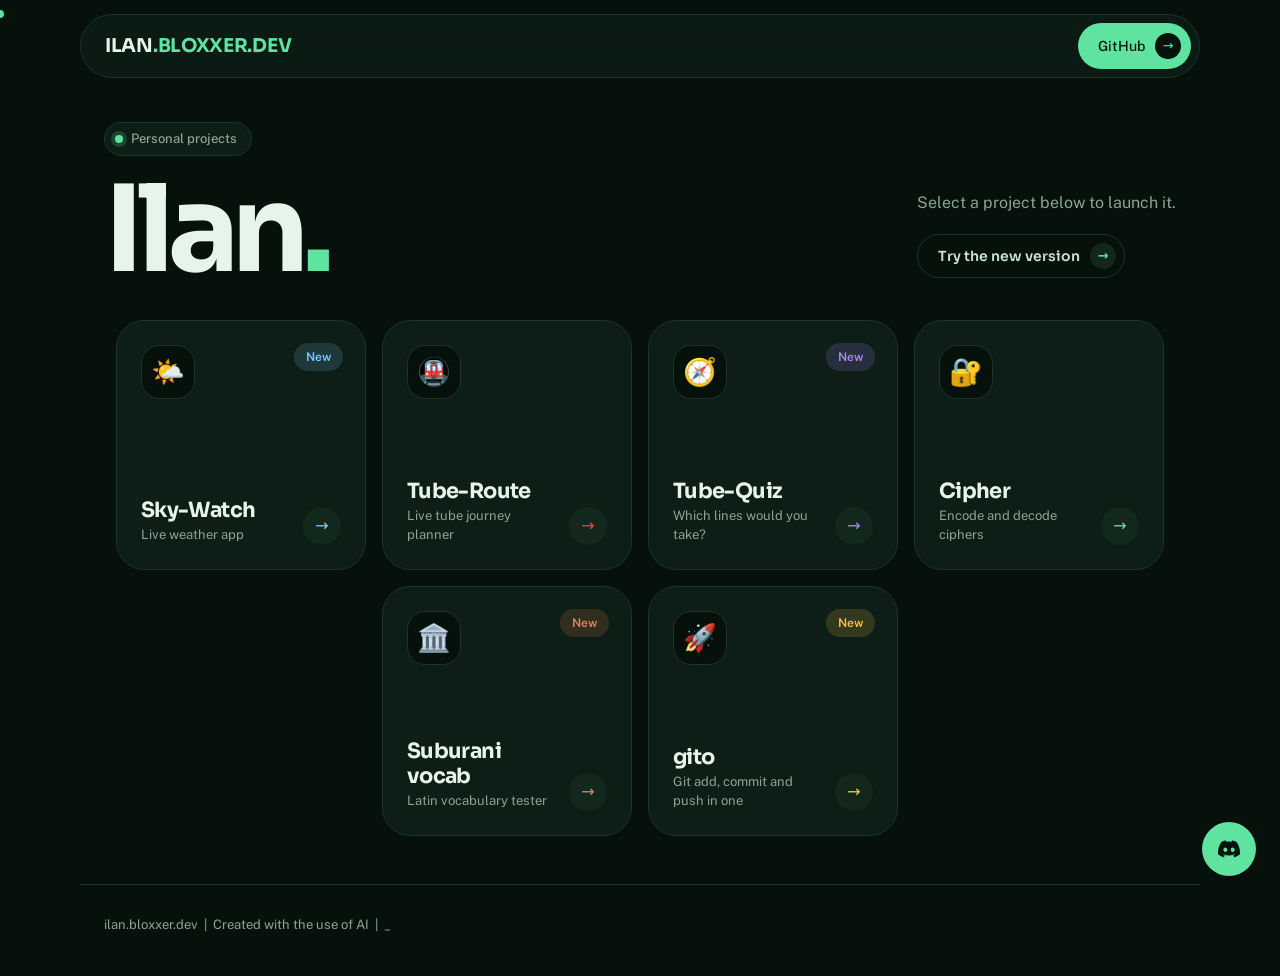
==== commit c7a0dafa: "copy" ====
--- a/index.html
+++ b/index.html
@@ -90,7 +90,6 @@
   .nav-right a:not(.cta){display:none}
   .project{flex-basis:min(100%,320px);width:min(100%,320px)}
 }
-@media(prefers-reduced-motion:reduce){*,*::before,*::after{animation:none!important;transition:none!important}}
 </style>
 </head>
 <body>
@@ -134,6 +133,15 @@
       </div>
     </a>
 
+    <a class="project" style="--c:#a78bfa;--c-rgb:167,139,250;--c-on:#140a2e" href="/tube-quiz" title="Name the Tube lines you would take between two stations">
+      <span class="project-badge">New</span>
+      <div class="project-icon">🧭</div>
+      <div class="project-foot">
+        <div><div class="project-name">Tube-Quiz</div><div class="project-desc">Which lines would you take?</div></div>
+        <span class="arr">&rarr;</span>
+      </div>
+    </a>
+
     <a class="project" style="--c:#5ee3a1;--c-rgb:94,227,161;--c-on:#04130b" href="/cipher/index.html" title="Encode and decode messages with classic ciphers">
       <div class="project-icon">🔐</div>
       <div class="project-foot">
@@ -147,6 +155,15 @@
       <div class="project-icon">🏛️</div>
       <div class="project-foot">
         <div><div class="project-name">Suburani vocab</div><div class="project-desc">Latin vocabulary tester</div></div>
+        <span class="arr">&rarr;</span>
+      </div>
+    </a>
+
+    <a class="project" style="--c:#f5c542;--c-rgb:245,197,66;--c-on:#1a1200" href="/gito" title="A git command-line tool: add, commit and push in one go">
+      <span class="project-badge">New</span>
+      <div class="project-icon">🚀</div>
+      <div class="project-foot">
+        <div><div class="project-name">gito</div><div class="project-desc">Git add, commit and push in one</div></div>
         <span class="arr">&rarr;</span>
       </div>
     </a>
@@ -180,7 +197,6 @@
   document.addEventListener('mouseup',function(){document.body.classList.remove('cd');});
   document.addEventListener('mousedown',function(e){
     document.body.classList.add('cd');
-    if(matchMedia('(prefers-reduced-motion:reduce)').matches)return;
     var r=document.createElement('span');r.className='ripple';
     r.style.left=e.clientX+'px';r.style.top=e.clientY+'px';
     if(e.target.closest&&e.target.closest(GREEN))r.style.borderColor='#04130b';
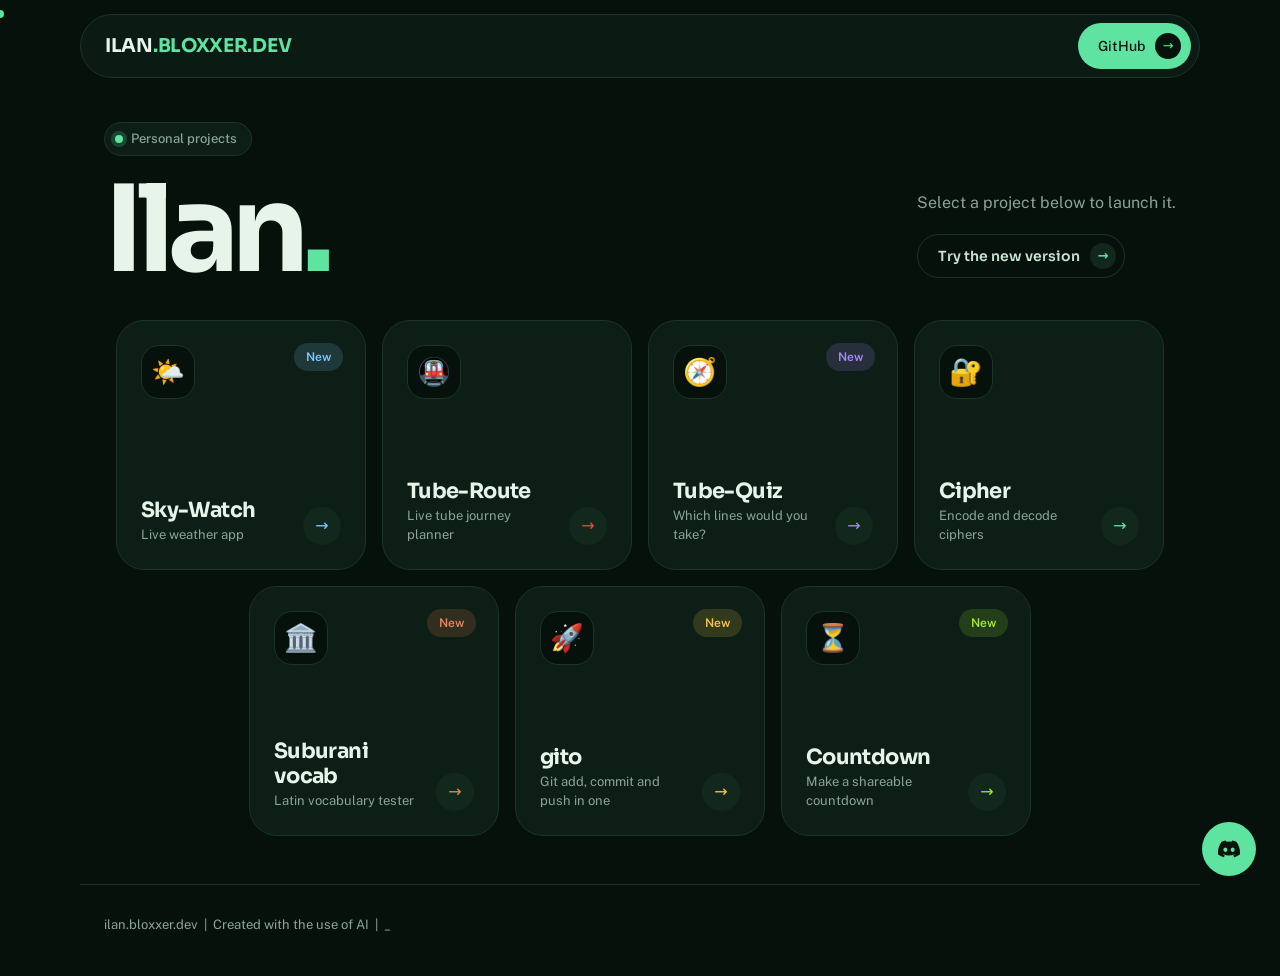
==== commit d9190c87: "lime" ====
--- a/index.html
+++ b/index.html
@@ -164,6 +164,15 @@
       <div class="project-icon">🚀</div>
       <div class="project-foot">
         <div><div class="project-name">gito</div><div class="project-desc">Git add, commit and push in one</div></div>
+        <span class="arr">&rarr;</span>
+      </div>
+    </a>
+
+    <a class="project" style="--c:#a3e635;--c-rgb:163,230,53;--c-on:#0f1a02" href="/countdown" title="Make a countdown and share the link">
+      <span class="project-badge">New</span>
+      <div class="project-icon">⏳</div>
+      <div class="project-foot">
+        <div><div class="project-name">Countdown</div><div class="project-desc">Make a shareable countdown</div></div>
         <span class="arr">&rarr;</span>
       </div>
     </a>
